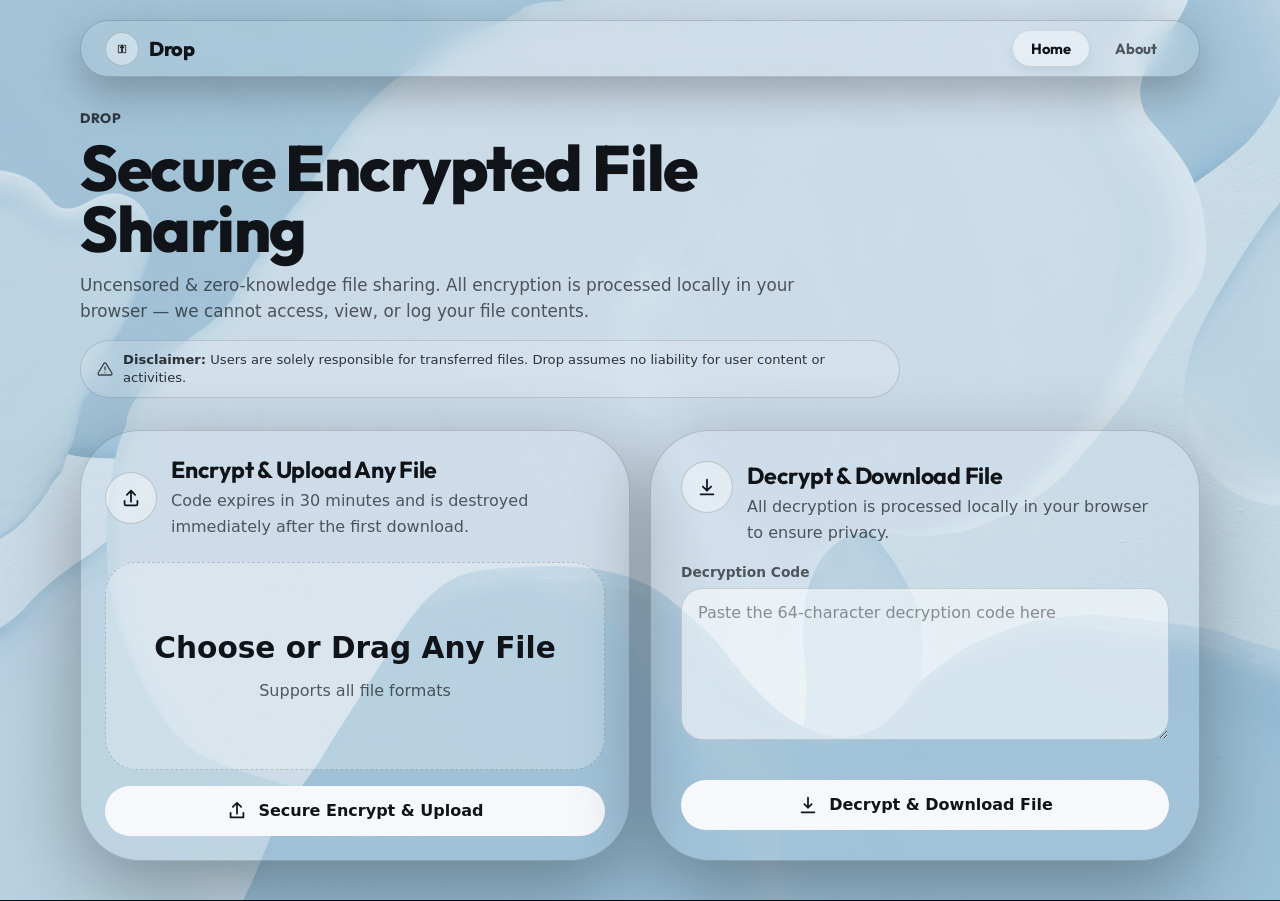
==== index.html @ 99f84042 "fix(modals): confine scrolling to modal content Wrap share and download dialog content in scroll con" ====
<!doctype html>
<html lang="en">
  <head>
    <meta charset="utf-8" />
    <meta name="viewport" content="width=device-width, initial-scale=1" />
    <meta name="color-scheme" content="dark" />
    <meta name="referrer" content="no-referrer" />
    <title>Drop</title>
    <link rel="icon" type="image/x-icon" href="./favicon.ico" />
    <link rel="preconnect" href="https://fonts.googleapis.com" />
    <link rel="preconnect" href="https://fonts.gstatic.com" crossorigin />
    <link
      href="https://fonts.googleapis.com/css2?family=Outfit:wght@500;700;800&display=swap"
      rel="stylesheet"
    />
    <link rel="preconnect" href="https://esm.sh" />
    <link rel="stylesheet" href="https://esm.sh/solid-glass@0.0.3/css" />
    <link rel="stylesheet" href="./static/css/style.css" />
  </head>
  <body>
    <main class="app-shell">
      <header class="glass-header" data-liquid-glass>
        <a class="header-brand" href="./" aria-label="Drop Home">
          <span class="header-brand-icon" aria-hidden="true">
            <img
              src="./static/images/logo.png"
              alt="Drop Logo"
              width="20"
              height="20"
            />
          </span>
          <span>Drop</span>
        </a>
        <nav class="header-nav" aria-label="Main Navigation">
          <a class="nav-link active" href="./">Home</a>
          <a class="nav-link" href="./about/">About</a>
        </nav>
      </header>

      <section class="brand-strip" aria-label="Drop">
        <div class="brand-header">
          <p class="eyebrow">Drop</p>
          <h1>Secure Encrypted File Sharing</h1>
          <p class="brand-subtitle">
            Uncensored &amp; zero-knowledge file sharing. All encryption is
            processed locally in your browser — we cannot access, view, or log
            your file contents.
          </p>
          <div class="disclaimer-bar">
            <svg viewBox="0 0 24 24" aria-hidden="true" role="img">
              <path
                d="M12 9v4m0 4h.01M10.29 3.86 1.82 18a2 2 0 0 0 1.71 3h16.94a2 2 0 0 0 1.71-3L13.71 3.86a2 2 0 0 0-3.42 0z"
              />
            </svg>
            <span
              ><strong>Disclaimer:</strong> Users are solely responsible for
              transferred files. Drop assumes no liability for user content or
              activities.</span
            >
          </div>
        </div>
      </section>

      <section class="workspace">
        <article class="glass-card upload-card" data-liquid-glass>
          <div class="card-head">
            <span class="icon-badge" aria-hidden="true">
              <svg viewBox="0 0 24 24" role="img">
                <path
                  d="M12 16V4m0 0 4.5 4.5M12 4 7.5 8.5M5 15v3.5A1.5 1.5 0 0 0 6.5 20h11a1.5 1.5 0 0 0 1.5-1.5V15"
                />
              </svg>
            </span>
            <div>
              <h2>Encrypt & Upload Any File</h2>
              <p>
                Code expires in 30 minutes and is destroyed immediately after
                the first download.
              </p>
            </div>
          </div>

          <label class="drop-zone" id="dropZone">
            <input id="photoInput" type="file" multiple />
            <span class="drop-title">Choose or Drag Any File</span>
            <span class="drop-meta" id="fileMeta"
              >Supports all file formats</span
            >
          </label>

          <button class="primary-action" id="uploadButton" type="button">
            <svg viewBox="0 0 24 24" aria-hidden="true">
              <path d="M12 3v12m0-12 4.5 4.5M12 3 7.5 7.5M5 14v5h14v-5" />
            </svg>
            Secure Encrypt & Upload
          </button>
        </article>

        <article class="glass-card receive-card" data-liquid-glass>
          <div class="card-head">
            <span class="icon-badge" aria-hidden="true">
              <svg viewBox="0 0 24 24" role="img">
                <path d="M12 4v12m0 0 4.5-4.5M12 16l-4.5-4.5M5 20h14" />
              </svg>
            </span>
            <div>
              <h2>Decrypt & Download File</h2>
              <p>
                All decryption is processed locally in your browser to ensure
                privacy.
              </p>
            </div>
          </div>

          <label class="field-label" for="downloadCode">Decryption Code</label>
          <textarea
            id="downloadCode"
            spellcheck="false"
            placeholder="Paste the 64-character decryption code here"
          ></textarea>

          <button class="primary-action" id="downloadButton" type="button">
            <svg viewBox="0 0 24 24" aria-hidden="true">
              <path d="M12 4v11m0 0 4-4m-4 4-4-4M5 20h14" />
            </svg>
            Decrypt & Download File
          </button>
        </article>
      </section>

      <dialog class="glass-card code-modal" id="codeModal" data-liquid-glass>
        <div class="modal-scroll-wrapper">
          <div class="card-head">
            <span class="icon-badge" aria-hidden="true">
              <svg viewBox="0 0 24 24" role="img">
                <path d="M20 6 9 17l-5-5" />
              </svg>
            </span>
            <div>
              <h2>Upload Complete</h2>
              <p>
                Share the decryption code first. The secure link is an shortcut.
              </p>
            </div>
          </div>

          <div class="code-panel primary-code-panel">
            <label for="shareCode">Decryption Code</label>
            <div class="code-row">
              <textarea id="shareCode" readonly></textarea>
              <button
                class="icon-button"
                id="copyCodeButton"
                type="button"
                title="Copy Decryption Code"
                aria-label="Copy Decryption Code"
              >
                <svg viewBox="0 0 24 24" aria-hidden="true">
                  <path d="M8 8h10v12H8z" />
                  <path
                    d="M6 16H5a1 1 0 0 1-1-1V5a1 1 0 0 1 1-1h10a1 1 0 0 1 1 1v1"
                  />
                </svg>
              </button>
            </div>
          </div>

          <div class="share-link-panel">
            <label for="shareLink">Secure Share Link</label>
            <div class="code-row">
              <input id="shareLink" type="text" readonly spellcheck="false" />
              <button
                class="icon-button"
                id="copyLinkButton"
                type="button"
                title="Copy Secure Share Link"
                aria-label="Copy Secure Share Link"
              >
                <svg viewBox="0 0 24 24" aria-hidden="true">
                  <path d="M8 8h10v12H8z" />
                  <path
                    d="M6 16H5a1 1 0 0 1-1-1V5a1 1 0 0 1 1-1h10a1 1 0 0 1 1 1v1"
                  />
                </svg>
              </button>
            </div>
          </div>

          <div class="share-link-panel">
            <label>Scan or Share QR Code</label>
            <div class="qr-container" id="qrContainer">
              <div class="qr-canvas-wrapper">
                <canvas
                  id="qrCanvas"
                  width="200"
                  height="200"
                  aria-label="Share QR Code"
                ></canvas>
              </div>
              <div class="qr-overlay-actions">
                <button
                  class="qr-float-btn"
                  id="downloadQrButton"
                  type="button"
                  aria-label="Download QR Code Image"
                >
                  <svg viewBox="0 0 24 24" aria-hidden="true">
                    <path d="M12 4v11m0 0 4-4m-4 4-4-4M5 20h14" />
                  </svg>
                </button>
                <button
                  class="qr-float-btn"
                  id="shareQrButton"
                  type="button"
                  aria-label="Share QR Code Image"
                >
                  <svg viewBox="0 0 24 24" aria-hidden="true">
                    <path
                      d="M12 16V4m0 0 4.5 4.5M12 4 7.5 8.5M5 15v3.5A1.5 1.5 0 0 0 6.5 20h11a1.5 1.5 0 0 0 1.5-1.5V15"
                    />
                  </svg>
                </button>
              </div>
            </div>
          </div>

          <div class="modal-actions share-actions">
            <button class="secondary-action" id="shareButton" type="button">
              <svg viewBox="0 0 24 24" aria-hidden="true">
                <path
                  d="M12 16V4m0 0 4.5 4.5M12 4 7.5 8.5M5 15v3.5A1.5 1.5 0 0 0 6.5 20h11a1.5 1.5 0 0 0 1.5-1.5V15"
                />
              </svg>
              Share Link
            </button>
          </div>

          <button
            class="primary-action close-modal-btn"
            id="closeModalButton"
            type="button"
          >
            Done
          </button>
        </div>
      </dialog>

      <dialog
        class="glass-card destination-modal"
        id="downloadDestinationModal"
        aria-labelledby="downloadDestinationTitle"
        data-liquid-glass
      >
        <div class="modal-scroll-wrapper">
          <div class="card-head">
            <span class="icon-badge" aria-hidden="true">
              <svg viewBox="0 0 24 24" role="img">
                <path d="M3 7h7l2 2h9v10H3z" />
              </svg>
            </span>
            <div>
              <h2 id="downloadDestinationTitle">Save Multiple Files</h2>
              <p>
                Choose one folder. Every file will be streamed there separately.
              </p>
            </div>
          </div>

          <div class="modal-actions">
            <button
              class="primary-action"
              id="chooseDirectoryButton"
              type="button"
            >
              Choose Folder
            </button>
            <button
              class="secondary-action"
              id="cancelDirectoryButton"
              type="button"
            >
              Cancel
            </button>
          </div>
        </div>
      </dialog>

      <div
        class="toast"
        id="toast"
        role="status"
        aria-live="polite"
        popover="manual"
      ></div>
    </main>

    <script type="module" src="./static/js/app.js"></script>
  </body>
</html>
---- static/css/style.css ----
:root {
  --page-background: url('../images/backgrounds/1.jpg');
  --page-background-position: center;
  --bg-ink: #0b0d10;
  --text: #101318;
  --muted: rgba(16, 19, 24, 0.68);
  --line: rgba(16, 19, 24, 0.18);
  --panel: rgba(255, 255, 255, 0.07);
  --accent: #f7f8fb;
  --accent-ink: #101318;
  --success: #101318;
  --warning: #101318;
  font-family:
    Inter,
    ui-sans-serif,
    system-ui,
    -apple-system,
    BlinkMacSystemFont,
    'Segoe UI',
    sans-serif;
}

* {
  box-sizing: border-box;
}

::-webkit-scrollbar {
  width: 10px;
  height: 10px;
  background: transparent;
}

::-webkit-scrollbar-button,
::-webkit-scrollbar-button:single-button,
::-webkit-scrollbar-button:vertical:decrement,
::-webkit-scrollbar-button:vertical:increment,
::-webkit-scrollbar-button:start,
::-webkit-scrollbar-button:end {
  display: none !important;
  width: 0 !important;
  height: 0 !important;
  background: transparent !important;
  border: none !important;
}

::-webkit-scrollbar-track {
  background: transparent !important;
  background-color: transparent !important;
  border: none !important;
  box-shadow: none !important;
}

::-webkit-scrollbar-thumb {
  background-color: rgba(255, 255, 255, 0.12);
  border-radius: 999px;
  border: 2px solid transparent;
  background-clip: padding-box;
  backdrop-filter: blur(6px);
  -webkit-backdrop-filter: blur(6px);
  transition:
    background-color 0.25s ease,
    transform 0.25s ease;
}

::-webkit-scrollbar-thumb:hover {
  background-color: rgba(255, 255, 255, 0.25);
  transform: scaleX(1.15);
}

html {
  min-height: 100%;
  background:
    var(--page-background) var(--page-background-position) / cover fixed
      no-repeat,
    var(--bg-ink);
  scrollbar-width: thin;
  scrollbar-color: rgba(255, 255, 255, 0.2) transparent;
}

html:has(dialog[open]),
body:has(dialog[open]) {
  overflow: hidden !important;
}

body {
  min-height: 100vh;
  margin: 0;
  color: var(--text);
  overflow-x: hidden;
}

body::before {
  content: '';
  position: fixed;
  inset: 0;
  z-index: -2;
  background: transparent;
}

button,
input,
textarea {
  font: inherit;
}

button {
  cursor: pointer;
}

.app-shell {
  width: min(1120px, calc(100% - 32px));
  min-height: 100vh;
  margin: 0 auto;
  padding: 108px 0 40px;
}

.brand-strip {
  display: flex;
  flex-direction: column;
  gap: 20px;
  margin-bottom: 32px;
}

.brand-header {
  max-width: 820px;
}

.eyebrow {
  margin: 0 0 8px;
  color: rgba(16, 19, 24, 0.78);
  font-family: 'Outfit', sans-serif;
  font-size: 0.85rem;
  font-weight: 800;
  letter-spacing: 0.04em;
  text-transform: uppercase;
}

h1,
h2,
p {
  margin-top: 0;
}

h1 {
  max-width: 780px;
  margin-bottom: 0;
  font-family: 'Outfit', sans-serif;
  font-size: clamp(2.25rem, 5vw, 5rem);
  font-weight: 800;
  line-height: 0.95;
  letter-spacing: -0.02em;
}

.brand-subtitle {
  margin-top: 14px;
  max-width: 720px;
  font-size: 1.05rem;
  color: var(--muted);
  line-height: 1.5;
}

.disclaimer-bar {
  display: inline-flex;
  align-items: center;
  gap: 10px;
  margin-top: 16px;
  padding: 10px 16px;
  border: 1px solid rgba(16, 19, 24, 0.14);
  border-radius: 999px;
  background: rgba(255, 255, 255, 0.18);
  backdrop-filter: blur(12px);
  font-size: 0.82rem;
  color: rgba(16, 19, 24, 0.85);
  line-height: 1.4;
}

.disclaimer-bar svg {
  flex-shrink: 0;
  width: 16px;
  height: 16px;
  stroke: rgba(16, 19, 24, 0.75);
}

h2 {
  margin-bottom: 4px;
  font-family: 'Outfit', sans-serif;
  font-size: 1.45rem;
  font-weight: 700;
  letter-spacing: -0.01em;
}

p {
  margin-bottom: 0;
  color: var(--muted);
  line-height: 1.6;
}

.status-pill {
  flex: 0 0 auto;
  min-width: 126px;
  padding: 10px 14px;
  border: 1px solid var(--line);
  border-radius: 999px;
  background: rgba(255, 255, 255, 0.08);
  color: var(--muted);
  text-align: center;
  font-size: 0.88rem;
}

.status-pill.is-online {
  border-color: rgba(255, 255, 255, 0.46);
  color: var(--success);
}

.status-pill.is-offline {
  border-color: rgba(255, 255, 255, 0.38);
  color: var(--warning);
}

.workspace {
  display: grid;
  grid-template-columns: repeat(2, minmax(0, 1fr));
  gap: 20px;
}

.glass-card {
  position: relative;
  min-width: 0;
  padding: 24px;
  border: 1px solid var(--line);
  border-radius: 60px;
  background: var(--panel);
  box-shadow: 0 26px 80px rgba(0, 0, 0, 0.32);
  overflow: hidden;
  display: flex;
  flex-direction: column;
}

.card-head {
  display: flex;
  align-items: center;
  gap: 14px;
  margin-bottom: 22px;
}

.icon-badge {
  display: grid;
  flex: 0 0 52px;
  width: 52px;
  height: 52px;
  place-items: center;
  border: 1px solid var(--line);
  border-radius: 50%;
  background: rgba(255, 255, 255, 0.4);
}

svg {
  width: 22px;
  height: 22px;
  fill: none;
  stroke: currentColor;
  stroke-linecap: round;
  stroke-linejoin: round;
  stroke-width: 1.9;
}

.drop-zone {
  display: flex;
  flex-direction: column;
  align-items: center;
  justify-content: center;
  gap: 16px;
  min-height: 208px;
  margin-bottom: 16px;
  padding: 24px;
  border: 1px dashed var(--line);
  border-radius: 32px;
  background: rgba(255, 255, 255, 0.25);
  text-align: center;
  flex-grow: 1;
  transition:
    border-color 160ms ease,
    transform 160ms ease,
    background 160ms ease;
}

.drop-zone:hover,
.drop-zone.is-dragging {
  border-color: var(--text);
  background: rgba(255, 255, 255, 0.5);
  transform: translateY(-1px);
}

.drop-zone input {
  position: absolute;
  width: 1px;
  height: 1px;
  opacity: 0;
  pointer-events: none;
}

.drop-title {
  display: block;
  width: 100%;
  font-size: 1.85rem;
  font-weight: 800;
}

.drop-meta {
  display: block;
  width: 100%;
  color: var(--muted);
}

.primary-action,
.secondary-action,
.icon-button {
  min-height: 48px;
  border: 0;
  color: var(--accent-ink);
  font-weight: 800;
}

.primary-action {
  display: inline-flex;
  width: 100%;
  align-items: center;
  justify-content: center;
  gap: 10px;
  padding: 14px 18px;
  border-radius: 999px;
  background: var(--accent);
  box-shadow: none;
}

.secondary-action {
  width: 100%;
  padding: 14px 18px;
  border: 1px solid var(--line);
  border-radius: 999px;
  background: rgba(255, 255, 255, 0.38);
}

.primary-action:disabled,
.secondary-action:disabled,
.icon-button:disabled {
  cursor: wait;
  opacity: 0.68;
}

.code-panel {
  margin-top: 18px;
}

.field-label,
.code-panel label {
  display: block;
  margin-bottom: 8px;
  color: var(--muted);
  font-size: 0.86rem;
  font-weight: 800;
}

.code-row {
  display: flex;
  align-items: center;
  gap: 10px;
}

input,
textarea {
  width: 100%;
  border: 1px solid rgba(16, 19, 24, 0.15);
  border-radius: 22px;
  background: rgba(255, 255, 255, 0.55);
  color: var(--text);
  outline: none;
}

input::placeholder,
textarea::placeholder {
  color: rgba(16, 19, 24, 0.45);
}

input {
  min-height: 48px;
  padding: 0 16px;
}

textarea {
  min-height: 152px;
  margin-bottom: 16px;
  padding: 14px 16px;
  resize: vertical;
}

#shareCode {
  min-height: 118px;
  margin-bottom: 0;
  white-space: pre-wrap;
}

#shareLink {
  min-width: 0;
  min-height: 52px;
  margin-bottom: 0;
  padding: 0 16px;
  font-family: ui-monospace, SFMono-Regular, Menlo, Monaco, Consolas, monospace;
  font-size: 0.78rem;
}

.share-link-panel {
  margin-top: 20px;
  border-top: 1px solid rgba(16, 19, 24, 0.12);
  padding-top: 16px;
}

.share-link-panel > label {
  display: block;
  margin-bottom: 8px;
  color: var(--muted);
  font-size: 0.86rem;
  font-weight: 800;
}

.share-actions {
  margin-top: 18px;
}

.share-actions .secondary-action {
  display: inline-flex;
  align-items: center;
  justify-content: center;
  gap: 10px;
}

.qr-container {
  position: relative;
  display: flex;
  align-items: center;
  justify-content: center;
  width: 100%;
  max-width: 240px;
  margin: 0 auto;
}

.qr-canvas-wrapper {
  display: flex;
  align-items: center;
  justify-content: center;
  width: 100%;
}

.qr-canvas-wrapper canvas {
  display: block;
  width: 100%;
  height: auto;
  aspect-ratio: 1 / 1;
}

.qr-overlay-actions {
  position: absolute;
  right: 16px;
  bottom: 16px;
  display: flex;
  align-items: center;
  gap: 8px;
  z-index: 5;
  opacity: 0;
  pointer-events: none;
  transition: opacity 160ms ease;
}

.qr-container:hover .qr-overlay-actions {
  opacity: 1;
  pointer-events: auto;
}

.qr-float-btn {
  display: grid;
  flex: 0 0 40px;
  width: 40px;
  height: 40px;
  place-items: center;
  border-radius: 50%;
  border: 1px solid rgba(16, 19, 24, 0.15);
  background: #ffffff;
  color: #101318;
  box-shadow: 0 4px 14px rgba(0, 0, 0, 0.18);
  cursor: pointer;
}

.qr-float-btn svg {
  width: 20px;
  height: 20px;
  stroke: currentColor;
  stroke-width: 2.2;
}

.receive-actions {
  display: flex;
  flex-direction: column;
  gap: 10px;
  margin-top: 24px;
}

.receive-actions .primary-action,
.receive-actions .secondary-action {
  margin-top: 0;
  display: inline-flex;
  align-items: center;
  justify-content: center;
  gap: 10px;
}

#downloadCode {
  flex-grow: 1;
}

input:focus,
textarea:focus {
  border-color: rgba(247, 248, 251, 0.78);
  box-shadow: 0 0 0 4px rgba(247, 248, 251, 0.1);
}

.icon-button {
  display: grid;
  flex: 0 0 50px;
  width: 50px;
  height: 50px;
  place-items: center;
  border-radius: 50%;
  background: #f7f8fb;
}

.toast {
  position: fixed;
  inset: auto 24px 24px auto;
  right: 24px;
  bottom: 24px;
  top: auto;
  left: auto;
  margin: 0;
  width: auto;
  height: auto;
  z-index: 2147483647;
  max-width: min(420px, calc(100vw - 48px));
  padding: 14px 16px;
  border: 1px solid rgba(16, 19, 24, 0.1);
  border-radius: 20px;
  background: rgba(255, 255, 255, 0.95);
  color: var(--text);
  box-shadow: 0 16px 40px rgba(0, 0, 0, 0.12);
  opacity: 0;
  transform: translateY(12px);
  transition:
    opacity 160ms ease,
    transform 160ms ease;
  pointer-events: none;
}

.toast.is-visible {
  opacity: 1;
  transform: translateY(0);
}

dialog.glass-card {
  position: fixed;
  inset: 0;
  margin: auto;
  width: min(500px, calc(100% - 32px));
  max-height: calc(100vh - 40px);
  overflow: hidden !important;
  color: var(--text);
  padding: 0 24px;
}

.modal-scroll-wrapper {
  width: 100%;
  flex: 0 1 auto;
  min-height: 0;
  max-height: calc(100vh - 40px);
  overflow-y: auto;
  overscroll-behavior: contain;
  padding: 24px 16px 24px 12px;
  box-sizing: border-box;
}

.modal-scroll-wrapper::-webkit-scrollbar {
  width: 8px;
}

.modal-scroll-wrapper::-webkit-scrollbar-button,
.modal-scroll-wrapper::-webkit-scrollbar-button:single-button,
.modal-scroll-wrapper::-webkit-scrollbar-button:vertical:decrement,
.modal-scroll-wrapper::-webkit-scrollbar-button:vertical:increment,
.modal-scroll-wrapper::-webkit-scrollbar-button:start,
.modal-scroll-wrapper::-webkit-scrollbar-button:end {
  display: none !important;
  width: 0 !important;
  height: 0 !important;
  background: transparent !important;
  border: none !important;
}

.modal-scroll-wrapper::-webkit-scrollbar-track {
  background: transparent !important;
}

.modal-scroll-wrapper::-webkit-scrollbar-thumb {
  background-color: rgba(255, 255, 255, 0.28);
  border-radius: 999px;
  border-top: 24px solid transparent;
  border-bottom: 24px solid transparent;
  border-left: 2px solid transparent;
  border-right: 2px solid transparent;
  background-clip: padding-box;
}

.modal-scroll-wrapper::-webkit-scrollbar-thumb:hover {
  background-color: rgba(255, 255, 255, 0.45);
}

dialog.glass-card:not([open]) {
  display: none;
}

dialog.glass-card[open] {
  display: flex;
}

dialog::backdrop {
  background: rgba(11, 13, 16, 0.4);
  backdrop-filter: blur(8px);
}

.close-modal-btn {
  margin-top: 24px;
}

.modal-actions {
  display: grid;
  gap: 10px;
}

.receive-page {
  min-height: 100vh;
}

.receive-app-shell {
  display: flex;
  flex-direction: column;
  align-items: center;
  justify-content: flex-start;
  min-height: 100vh;
}

.receive-shell {
  width: min(560px, 100%);
  margin: auto 0;
}

.receive-brand {
  display: inline-flex;
  align-items: center;
  margin: 0 0 18px 12px;
  color: rgba(16, 19, 24, 0.78);
  font-family: 'Outfit', sans-serif;
  font-size: 0.9rem;
  font-weight: 800;
  letter-spacing: 0.04em;
  text-decoration: none;
  text-transform: uppercase;
}

.receive-card {
  min-height: 0;
  padding: 30px;
}

.receive-card .card-head {
  align-items: flex-start;
  margin-bottom: 18px;
}

.receive-card h1 {
  max-width: none;
  margin-bottom: 6px;
  font-size: clamp(2rem, 8vw, 3.4rem);
  line-height: 0.98;
}

.receive-card .primary-action {
  margin-top: 24px;
}

.receive-security-note {
  display: flex;
  gap: 9px;
  margin-top: 16px;
  color: rgba(16, 19, 24, 0.72);
  font-size: 0.79rem;
  line-height: 1.5;
}

.receive-security-note svg {
  flex: 0 0 16px;
  width: 16px;
  height: 16px;
  margin-top: 2px;
}

.receive-error {
  margin-top: 4px;
  color: var(--text);
}

.receive-error[hidden] {
  display: none;
}

/* Glass Header Capsule */
.glass-header {
  position: fixed;
  top: 20px;
  left: 0;
  right: 0;
  display: flex;
  align-items: center;
  justify-content: space-between;
  width: min(1120px, calc(100% - 32px));
  margin: 0 auto;
  padding: 10px 24px;
  border: 1px solid var(--line);
  border-radius: 999px;
  background: var(--panel);
  box-shadow: 0 16px 40px rgba(0, 0, 0, 0.25);
  backdrop-filter: blur(12px);
  z-index: 100;
}

.header-brand {
  display: flex;
  align-items: center;
  gap: 10px;
  text-decoration: none;
  color: var(--text);
  font-family: 'Outfit', sans-serif;
  font-weight: 800;
  font-size: 1.25rem;
  letter-spacing: -0.02em;
  transition: opacity 160ms ease;
}

.header-brand:hover {
  opacity: 0.85;
}

.header-brand-icon {
  display: grid;
  width: 34px;
  height: 34px;
  place-items: center;
  border-radius: 50%;
  background: rgba(255, 255, 255, 0.4);
  border: 1px solid var(--line);
}

.header-brand-icon svg,
.header-brand-icon img {
  width: 20px;
  height: 20px;
  object-fit: contain;
}

.header-nav {
  display: flex;
  align-items: center;
  gap: 8px;
}

.nav-link {
  display: inline-flex;
  align-items: center;
  gap: 6px;
  padding: 8px 18px;
  border-radius: 999px;
  color: var(--muted);
  font-family: 'Outfit', sans-serif;
  font-weight: 700;
  font-size: 0.92rem;
  text-decoration: none;
  transition:
    background 160ms ease,
    color 160ms ease;
}

.nav-link:hover {
  color: var(--text);
  background: rgba(255, 255, 255, 0.22);
}

.nav-link.active {
  color: var(--text);
  background: rgba(255, 255, 255, 0.45);
  box-shadow: 0 4px 12px rgba(0, 0, 0, 0.08);
}

/* About Page Styling */
.about-grid {
  display: grid;
  grid-template-columns: repeat(2, minmax(0, 1fr));
  gap: 20px;
  margin-bottom: 24px;
}

.about-full-card {
  margin-bottom: 24px;
}

.feature-list {
  display: flex;
  flex-direction: column;
  gap: 16px;
  margin-top: 16px;
}

.feature-item {
  display: flex;
  gap: 14px;
  align-items: flex-start;
}

.feature-item .icon-badge {
  flex: 0 0 44px;
  width: 44px;
  height: 44px;
}

.feature-item h3 {
  margin: 0 0 4px;
  font-family: 'Outfit', sans-serif;
  font-size: 1.1rem;
  font-weight: 700;
}

.tech-badge-group {
  display: flex;
  flex-wrap: wrap;
  gap: 8px;
  margin-top: 16px;
}

.tech-badge {
  display: inline-flex;
  align-items: center;
  padding: 6px 14px;
  border: 1px solid var(--line);
  border-radius: 999px;
  background: rgba(255, 255, 255, 0.25);
  font-family: 'Outfit', sans-serif;
  font-weight: 700;
  font-size: 0.82rem;
  color: var(--text);
}

.repo-card-body {
  display: flex;
  align-items: center;
  justify-content: space-between;
  flex-wrap: wrap;
  gap: 20px;
}

.repo-info {
  max-width: 600px;
}

.github-btn {
  display: inline-flex;
  align-items: center;
  gap: 10px;
  padding: 12px 24px;
  border-radius: 999px;
  background: var(--text);
  color: #ffffff;
  font-family: 'Outfit', sans-serif;
  font-weight: 700;
  font-size: 0.95rem;
  text-decoration: none;
  box-shadow: 0 12px 30px rgba(0, 0, 0, 0.25);
  transition:
    transform 160ms ease,
    opacity 160ms ease;
}

.github-btn:hover {
  transform: translateY(-2px);
  opacity: 0.92;
}

.github-btn svg {
  fill: currentColor;
  stroke: none;
  width: 20px;
  height: 20px;
}

@media (max-width: 820px) {
  .app-shell {
    width: min(100% - 24px, 620px);
    padding: 82px 0 24px;
  }

  .glass-header {
    top: 12px;
    padding: 8px 14px;
    width: min(100% - 24px, 620px);
  }

  .header-brand {
    font-size: 1.1rem;
  }

  .header-brand-icon {
    width: 28px;
    height: 28px;
  }

  .header-brand-icon svg,
  .header-brand-icon img {
    width: 16px;
    height: 16px;
  }

  .nav-link {
    padding: 6px 14px;
    font-size: 0.85rem;
  }

  .brand-strip,
  .workspace,
  .about-grid {
    display: grid;
    grid-template-columns: 1fr;
  }

  .disclaimer-bar {
    border-radius: 20px;
    font-size: 0.78rem;
    padding: 8px 14px;
  }

  h1 {
    font-size: clamp(2.1rem, 14vw, 4rem);
  }

  .glass-card {
    padding: 18px;
    border-radius: 38px;
  }

  .drop-zone {
    min-height: 178px;
    border-radius: 26px;
  }

  .drop-title {
    font-size: 1.45rem;
  }

  .receive-page {
    padding: 16px;
  }

  .receive-card {
    padding: 22px;
  }

  .repo-card-body {
    flex-direction: column;
    align-items: flex-start;
  }
}

/* Detailed About page */
.about-page {
  padding-bottom: 72px;
}

.about-hero {
  gap: 24px;
}

.about-hero h1 {
  max-width: 1080px;
  font-size: clamp(2.45rem, 4.6vw, 4rem);
}

.about-hero-note,
.about-index {
  border: 1px solid var(--line);
  background: var(--panel);
  box-shadow: 0 20px 65px rgba(0, 0, 0, 0.2);
  backdrop-filter: blur(12px);
}

.about-hero-note {
  display: flex;
  align-items: flex-start;
  gap: 14px;
  width: min(680px, 100%);
  padding: 18px 22px;
  border-radius: 32px;
}

.about-hero-note strong {
  display: block;
  margin-bottom: 4px;
  font-family: 'Outfit', sans-serif;
  font-size: 1rem;
  font-weight: 800;
  color: var(--text);
}

.about-hero-note p {
  font-size: 0.9rem;
  line-height: 1.55;
  color: var(--muted);
}

.about-note-icon,
.scope-note-icon {
  display: grid;
  flex: 0 0 34px;
  width: 34px;
  height: 34px;
  place-items: center;
  border: 1px solid var(--line);
  border-radius: 50%;
  background: rgba(255, 255, 255, 0.4);
  color: var(--text);
}

.about-note-icon svg,
.scope-note-icon svg {
  width: 16px;
  height: 16px;
  stroke: currentColor;
  stroke-width: 2;
  fill: none;
}

.about-index {
  display: flex;
  flex-wrap: wrap;
  align-items: center;
  gap: 8px 10px;
  margin: 0 0 64px;
  padding: 12px 20px;
  border-radius: 999px;
}

.about-index-label {
  margin-right: 6px;
  color: var(--muted);
  font-family: 'Outfit', sans-serif;
  font-size: 0.82rem;
  font-weight: 800;
  letter-spacing: 0.02em;
}

.about-index a {
  padding: 8px 16px;
  border-radius: 999px;
  color: var(--text);
  font-family: 'Outfit', sans-serif;
  font-size: 0.88rem;
  font-weight: 700;
  text-decoration: none;
  background: rgba(255, 255, 255, 0.15);
  transition:
    background 160ms ease,
    transform 160ms ease,
    color 160ms ease;
}

.about-index a:hover {
  background: rgba(255, 255, 255, 0.45);
  transform: translateY(-1px);
}

.about-section {
  margin: 0 0 86px;
  scroll-margin-top: 110px;
}

.section-heading {
  max-width: 770px;
  margin: 0 0 28px;
}

.section-heading h2 {
  margin-bottom: 10px;
  font-size: clamp(1.9rem, 3.6vw, 3rem);
  line-height: 1.03;
}

.section-heading > p:last-child {
  font-size: 1.02rem;
  color: var(--muted);
  line-height: 1.6;
}

.architecture-card {
  gap: 26px;
  padding: 32px;
}

.architecture-flow {
  display: grid;
  grid-template-columns: minmax(0, 1fr) 100px minmax(0, 1fr) 100px minmax(
      0,
      1fr
    );
  align-items: stretch;
  gap: 12px;
}

.system-node {
  position: relative;
  display: flex;
  flex-direction: column;
  padding: 24px 20px;
  border: 1px solid var(--line);
  border-radius: 32px;
  background: rgba(255, 255, 255, 0.22);
}

.system-number {
  position: absolute;
  top: 16px;
  right: 18px;
  color: rgba(16, 19, 24, 0.4);
  font-family: 'Outfit', sans-serif;
  font-size: 0.85rem;
  font-weight: 800;
}

.system-icon,
.process-icon,
.cleanup-icon,
.memory-icon {
  display: grid;
  width: 48px;
  height: 48px;
  margin-bottom: 16px;
  place-items: center;
  border: 1px solid var(--line);
  border-radius: 50%;
  background: rgba(255, 255, 255, 0.4);
  color: var(--text);
}

.system-icon svg,
.process-icon svg,
.cleanup-icon svg,
.memory-icon svg {
  width: 22px;
  height: 22px;
  fill: none;
  stroke: currentColor;
  stroke-width: 1.9;
  stroke-linecap: round;
  stroke-linejoin: round;
}

.system-node h3,
.process-card h3,
.data-card h3,
.vertical-flow h3,
.cleanup-card h3,
.explain-card h3,
.comparison-side h3,
.boundary-card h3 {
  margin: 0 0 8px;
  font-family: 'Outfit', sans-serif;
  font-size: 1.15rem;
  font-weight: 700;
  line-height: 1.2;
}

.system-node p {
  font-size: 0.88rem;
  line-height: 1.55;
  color: var(--muted);
  flex-grow: 1;
}

.node-tag,
.cleanup-tag,
.key-location {
  display: inline-flex;
  align-self: flex-start;
  margin-top: 16px;
  padding: 6px 12px;
  border: 1px solid rgba(16, 19, 24, 0.14);
  border-radius: 999px;
  background: rgba(255, 255, 255, 0.35);
  color: rgba(16, 19, 24, 0.8);
  font-size: 0.75rem;
  font-weight: 700;
  line-height: 1.3;
}

.flow-arrow,
.lane-arrow {
  display: flex;
  flex-direction: column;
  align-items: center;
  justify-content: center;
  gap: 6px;
  color: var(--muted);
  text-align: center;
}

.flow-arrow span,
.lane-arrow span {
  font-family: 'Outfit', sans-serif;
  font-size: 0.72rem;
  font-weight: 800;
  letter-spacing: 0.02em;
  text-transform: uppercase;
}

.flow-arrow-icon,
.lane-arrow-icon,
.timeline-arrow,
.connector-arrow {
  width: 20px;
  height: 20px;
  stroke: currentColor;
  stroke-width: 2;
  fill: none;
}

.architecture-notes {
  display: grid;
  grid-template-columns: 1fr 1fr;
  gap: 16px;
}

.fact-callout {
  padding: 18px 20px;
  border-left: 3px solid rgba(16, 19, 24, 0.7);
  border-radius: 0 24px 24px 0;
  background: rgba(255, 255, 255, 0.22);
}

.fact-callout-soft {
  border-left-color: rgba(16, 19, 24, 0.3);
}

.callout-label {
  display: block;
  margin-bottom: 6px;
  color: rgba(16, 19, 24, 0.75);
  font-family: 'Outfit', sans-serif;
  font-size: 0.75rem;
  font-weight: 800;
  letter-spacing: 0.04em;
  text-transform: uppercase;
}

.fact-callout p {
  font-size: 0.88rem;
  line-height: 1.55;
  color: var(--muted);
}

.story-grid {
  display: grid;
  gap: 16px;
  margin-bottom: 20px;
}

.story-grid-four {
  grid-template-columns: repeat(4, minmax(0, 1fr));
}

.process-card {
  padding: 24px 20px;
  display: flex;
  flex-direction: column;
}

.process-step {
  margin-bottom: 14px;
  color: rgba(16, 19, 24, 0.4);
  font-family: 'Outfit', sans-serif;
  font-size: 0.8rem;
  font-weight: 800;
  letter-spacing: 0.08em;
}

.process-card p {
  font-size: 0.88rem;
  line-height: 1.58;
  color: var(--muted);
}

.encryption-walkthrough {
  padding: 32px;
}

.encryption-walkthrough .card-head,
.gc-timeline .card-head {
  align-items: flex-start;
  margin-bottom: 16px;
}

.encryption-lane {
  display: grid;
  grid-template-columns: minmax(0, 1fr) 80px minmax(0, 1fr) 80px minmax(0, 1fr);
  align-items: center;
  gap: 8px;
  margin-top: 24px;
}

.lane-item {
  padding: 20px;
  border: 1px solid var(--line);
  border-radius: 28px;
  background: rgba(255, 255, 255, 0.25);
}

.lane-label {
  display: block;
  margin-bottom: 12px;
  color: var(--muted);
  font-size: 0.76rem;
  font-weight: 800;
  text-transform: uppercase;
}

.lane-item strong {
  display: block;
  margin-bottom: 6px;
  font-family: 'Outfit', sans-serif;
  font-size: 1.02rem;
  line-height: 1.2;
}

.lane-item small {
  color: var(--muted);
  font-size: 0.78rem;
  line-height: 1.35;
}

.walkthrough-caption {
  max-width: 900px;
  margin-top: 20px;
  color: var(--muted);
  font-size: 0.86rem;
  line-height: 1.6;
}

.key-map-card {
  padding: 32px;
}

.key-map {
  display: grid;
  grid-template-columns:
    minmax(0, 1.05fr) 48px minmax(0, 1fr) minmax(0, 1fr)
    minmax(0, 1fr);
  align-items: stretch;
  gap: 12px;
}

.key-map-item {
  position: relative;
  display: flex;
  flex-direction: column;
  padding: 48px 20px 48px;
  border: 1px solid var(--line);
  border-radius: 28px;
  background: rgba(255, 255, 255, 0.22);
}

.key-dot {
  position: absolute;
  top: 16px;
  left: 18px;
  display: grid;
  width: 24px;
  height: 24px;
  place-items: center;
  border-radius: 50%;
  background: var(--text);
  color: #fff;
  font-family: 'Outfit', sans-serif;
  font-size: 0.72rem;
  font-weight: 800;
}

.key-map-item h3 {
  margin: 0 0 8px;
  font-family: 'Outfit', sans-serif;
  font-size: 1.02rem;
  line-height: 1.2;
}

.key-map-item p {
  font-size: 0.85rem;
  line-height: 1.55;
  color: var(--muted);
}

.key-location {
  position: absolute;
  right: 14px;
  bottom: 14px;
  left: 14px;
  justify-content: center;
  margin-top: 0;
  text-align: center;
}

.key-map-branch {
  position: relative;
}

.key-map-branch::before,
.key-map-branch::after,
.key-map-branch span::before,
.key-map-branch span::after {
  position: absolute;
  content: '';
  background: var(--line);
}

.key-map-branch::before {
  top: 50%;
  left: 0;
  width: 50%;
  height: 1px;
}

.key-map-branch::after {
  top: 25%;
  right: 0;
  width: 1px;
  height: 50%;
}

.key-map-branch span:first-child::before {
  top: 25%;
  right: 0;
  width: 50%;
  height: 1px;
}

.key-map-branch span:last-child::before {
  top: 75%;
  right: 0;
  width: 50%;
  height: 1px;
}

.key-map-summary {
  display: flex;
  align-items: center;
  gap: 14px;
  margin-top: 20px;
  padding: 16px 20px;
  border: 1px solid var(--line);
  border-radius: 24px;
  background: rgba(255, 255, 255, 0.2);
}

.summary-lock {
  display: grid;
  flex: 0 0 32px;
  width: 32px;
  height: 32px;
  place-items: center;
  border-radius: 50%;
  background: rgba(255, 255, 255, 0.4);
  border: 1px solid var(--line);
  color: var(--text);
}

.summary-lock svg {
  width: 16px;
  height: 16px;
  stroke: currentColor;
  stroke-width: 2;
  fill: none;
}

.key-map-summary p {
  font-size: 0.88rem;
  line-height: 1.55;
  color: var(--muted);
}

.data-grid {
  margin-top: 20px;
}

.data-card {
  padding: 28px;
}

.data-card .card-head {
  align-items: flex-start;
  margin-bottom: 12px;
}

.data-list {
  display: grid;
  gap: 0;
  margin: 12px 0 0;
}

.data-list div {
  padding: 14px 0;
  border-top: 1px solid var(--line);
}

.data-list dt {
  margin-bottom: 4px;
  font-family: 'Outfit', sans-serif;
  font-size: 0.9rem;
  font-weight: 800;
  color: var(--text);
}

.data-list dd {
  margin: 0;
  color: var(--muted);
  font-size: 0.86rem;
  line-height: 1.55;
}

.scope-note {
  display: flex;
  align-items: flex-start;
  gap: 14px;
  margin-top: 20px;
  padding: 18px 20px;
  border: 1px solid var(--line);
  border-radius: 28px;
  background: rgba(255, 255, 255, 0.2);
}

.scope-note p {
  font-size: 0.86rem;
  line-height: 1.6;
  color: var(--muted);
}

.download-flow-card {
  padding: 32px;
}

.vertical-flow {
  display: grid;
  gap: 0;
  max-width: 900px;
  margin: 0;
  padding: 0;
  list-style: none;
}

.vertical-flow li {
  position: relative;
  display: grid;
  grid-template-columns: 48px minmax(0, 1fr);
  gap: 18px;
  padding-bottom: 26px;
}

.vertical-flow li:last-child {
  padding-bottom: 0;
}

.vertical-flow li:not(:last-child)::before {
  position: absolute;
  top: 44px;
  bottom: 4px;
  left: 21px;
  width: 1px;
  background: var(--line);
  content: '';
}

.vertical-number {
  z-index: 1;
  display: grid;
  width: 44px;
  height: 44px;
  place-items: center;
  border: 1px solid var(--line);
  border-radius: 50%;
  background: rgba(255, 255, 255, 0.45);
  font-family: 'Outfit', sans-serif;
  font-size: 0.85rem;
  font-weight: 800;
  color: var(--text);
}

.vertical-flow h3 {
  padding-top: 8px;
}

.vertical-flow p {
  max-width: 720px;
  font-size: 0.9rem;
  line-height: 1.6;
  color: var(--muted);
}

.cleanup-grid {
  display: grid;
  grid-template-columns: repeat(2, minmax(0, 1fr));
  gap: 16px;
  margin-top: 20px;
}

.cleanup-card {
  padding: 26px;
  display: flex;
  flex-direction: column;
}

.cleanup-card p {
  font-size: 0.88rem;
  line-height: 1.6;
  color: var(--muted);
}

.cleanup-card .cleanup-tag {
  margin-top: auto;
}

.memory-basics {
  padding: 32px;
}

.memory-diagram {
  display: grid;
  grid-template-columns: minmax(0, 1fr) 80px minmax(0, 1fr);
  align-items: stretch;
}

.memory-column {
  padding: 24px;
  border: 1px solid var(--line);
  border-radius: 32px;
  background: rgba(255, 255, 255, 0.2);
}

.memory-title {
  display: flex;
  gap: 12px;
  align-items: center;
  margin-bottom: 20px;
}

.memory-title > span {
  display: grid;
  width: 40px;
  height: 40px;
  place-items: center;
  border-radius: 50%;
  background: rgba(255, 255, 255, 0.4);
  border: 1px solid var(--line);
  color: var(--text);
}

.memory-title > span svg {
  width: 20px;
  height: 20px;
  stroke: currentColor;
  stroke-width: 1.9;
  fill: none;
}

.memory-title h3 {
  margin: 0 0 2px;
  font-family: 'Outfit', sans-serif;
  font-size: 1.15rem;
}

.memory-title p {
  font-size: 0.8rem;
  color: var(--muted);
}

.stack-frames,
.heap-items {
  display: grid;
  gap: 8px;
}

.stack-frame,
.heap-item {
  padding: 12px 16px;
  border: 1px solid var(--line);
  border-radius: 16px;
  background: rgba(255, 255, 255, 0.25);
}

.stack-frame-top {
  background: rgba(255, 255, 255, 0.45);
}

.stack-frame strong,
.heap-item strong {
  display: block;
  margin-bottom: 3px;
  font-size: 0.85rem;
  font-family: 'Outfit', sans-serif;
}

.stack-frame span,
.heap-item span {
  color: var(--muted);
  font-size: 0.76rem;
}

.memory-caption {
  margin-top: 18px;
  font-size: 0.82rem;
  line-height: 1.55;
  color: var(--muted);
}

.memory-connector {
  display: flex;
  flex-direction: column;
  align-items: center;
  justify-content: center;
  gap: 6px;
  color: var(--muted);
  font-family: 'Outfit', sans-serif;
  font-size: 0.75rem;
  font-weight: 800;
  text-transform: uppercase;
}

.memory-explain-grid {
  margin-top: 20px;
}

.explain-card {
  padding: 26px;
}

.explain-number {
  display: inline-flex;
  align-items: center;
  justify-content: center;
  width: 32px;
  height: 32px;
  margin-bottom: 18px;
  border-radius: 50%;
  background: rgba(255, 255, 255, 0.4);
  border: 1px solid var(--line);
  color: var(--text);
  font-family: 'Outfit', sans-serif;
  font-size: 0.9rem;
  font-weight: 800;
}

.explain-card p {
  font-size: 0.88rem;
  line-height: 1.62;
  color: var(--muted);
}

.gc-timeline {
  margin-top: 20px;
  padding: 32px;
}

.timeline-steps {
  display: grid;
  grid-template-columns:
    minmax(0, 1fr) 28px minmax(0, 1fr) 28px minmax(0, 1fr)
    28px minmax(0, 1fr);
  align-items: center;
  gap: 6px;
  margin-top: 24px;
}

.timeline-steps > div {
  padding: 18px;
  border: 1px solid var(--line);
  border-radius: 24px;
  background: rgba(255, 255, 255, 0.22);
}

.timeline-steps span {
  display: block;
  margin-bottom: 8px;
  font-family: 'Outfit', sans-serif;
  font-size: 0.95rem;
  font-weight: 800;
  line-height: 1.2;
}

.timeline-steps p {
  font-size: 0.8rem;
  line-height: 1.5;
  color: var(--muted);
}

.timeline-arrow {
  justify-self: center;
  color: var(--muted);
}

.cpp-core-card {
  margin-top: 20px;
  padding: 32px;
}

.cpp-core-intro {
  display: grid;
  grid-template-columns: minmax(0, 1fr) 160px;
  gap: 30px;
  align-items: center;
}

.cpp-core-intro h2 {
  margin-bottom: 10px;
  font-size: clamp(1.65rem, 3.2vw, 2.5rem);
  line-height: 1.06;
}

.cpp-badge {
  display: flex;
  flex-direction: column;
  align-items: center;
  justify-content: center;
  width: 140px;
  height: 140px;
  margin: 0 auto;
  border: 1px solid var(--line);
  border-radius: 50%;
  background: rgba(255, 255, 255, 0.35);
  box-shadow: 0 8px 24px rgba(0, 0, 0, 0.1);
  font-family: 'Outfit', sans-serif;
  font-size: 2rem;
  font-weight: 800;
  color: var(--text);
}

.cpp-badge small {
  margin-top: 4px;
  color: var(--muted);
  font-family: Inter, sans-serif;
  font-size: 0.62rem;
  font-weight: 700;
  letter-spacing: 0.04em;
  text-align: center;
  text-transform: uppercase;
}

.comparison-grid {
  display: grid;
  grid-template-columns: minmax(0, 1fr) 44px minmax(0, 1fr);
  gap: 16px;
  align-items: stretch;
  margin-top: 28px;
}

.comparison-side {
  padding: 24px;
  border: 1px solid var(--line);
  border-radius: 28px;
  background: rgba(255, 255, 255, 0.2);
}

.comparison-side h3 {
  margin-bottom: 14px;
}

.comparison-side ul {
  display: grid;
  gap: 10px;
  margin: 0;
  padding-left: 18px;
  color: var(--muted);
  font-size: 0.87rem;
  line-height: 1.55;
}

.comparison-divider {
  display: grid;
  place-items: center;
  color: var(--muted);
  font-family: 'Outfit', sans-serif;
  font-size: 0.88rem;
  font-weight: 800;
}

.native-lifecycle {
  display: grid;
  grid-template-columns: repeat(4, minmax(0, 1fr));
  gap: 12px;
  margin-top: 20px;
}

.native-lifecycle > div {
  padding: 18px;
  border: 1px solid var(--line);
  border-radius: 24px;
  background: rgba(255, 255, 255, 0.22);
}

.native-dot {
  display: grid;
  width: 24px;
  height: 24px;
  margin-bottom: 12px;
  place-items: center;
  border-radius: 50%;
  background: var(--text);
  color: #fff;
  font-family: 'Outfit', sans-serif;
  font-size: 0.7rem;
  font-weight: 800;
}

.native-lifecycle strong {
  display: block;
  margin-bottom: 6px;
  font-family: 'Outfit', sans-serif;
  font-size: 0.95rem;
}

.native-lifecycle p {
  font-size: 0.8rem;
  line-height: 1.55;
  color: var(--muted);
}

.boundary-grid {
  display: grid;
  grid-template-columns: repeat(2, minmax(0, 1fr));
  gap: 16px;
}

.boundary-card {
  padding: 26px;
  display: flex;
  flex-direction: column;
}

.boundary-mark {
  display: block;
  margin-bottom: 16px;
  color: rgba(16, 19, 24, 0.4);
  font-family: 'Outfit', sans-serif;
  font-size: 0.82rem;
  font-weight: 800;
  letter-spacing: 0.08em;
}

.boundary-card p {
  font-size: 0.88rem;
  line-height: 1.62;
  color: var(--muted);
}

.final-summary {
  display: grid;
  grid-template-columns: minmax(0, 1fr) auto;
  gap: 30px;
  align-items: center;
  margin-top: 24px;
  padding: 32px;
}

.final-summary h2 {
  max-width: 780px;
  margin-bottom: 12px;
  font-size: clamp(1.6rem, 3.3vw, 2.5rem);
  line-height: 1.08;
}

.final-summary > div > p:last-child {
  max-width: 810px;
  font-size: 0.92rem;
  color: var(--muted);
}

.final-summary-actions {
  display: flex;
  flex-direction: column;
  gap: 10px;
  flex-shrink: 0;
}

.final-summary .github-btn {
  white-space: nowrap;
}

.github-btn-secondary {
  background: rgba(255, 255, 255, 0.25);
  color: var(--text);
  border: 1px solid var(--line);
  box-shadow: none;
}

.github-btn-secondary:hover {
  background: rgba(255, 255, 255, 0.45);
}

@media (max-width: 1020px) {
  .story-grid-four {
    grid-template-columns: repeat(2, minmax(0, 1fr));
  }

  .architecture-flow {
    grid-template-columns: minmax(0, 1fr) 58px minmax(0, 1fr) 58px minmax(
        0,
        1fr
      );
  }

  .key-map {
    grid-template-columns: minmax(0, 1fr) 40px repeat(3, minmax(0, 1fr));
  }

  .native-lifecycle {
    grid-template-columns: repeat(2, minmax(0, 1fr));
  }
}

@media (max-width: 820px) {
  .about-page {
    padding-bottom: 42px;
  }

  .about-hero h1 {
    font-size: clamp(2.2rem, 12vw, 4.2rem);
  }

  .about-index {
    margin-bottom: 45px;
    padding: 12px;
    border-radius: 32px;
  }

  .about-index-label {
    width: 100%;
    padding-left: 5px;
    margin-bottom: 4px;
  }

  .about-section {
    margin-bottom: 62px;
    scroll-margin-top: 90px;
  }

  .architecture-card,
  .encryption-walkthrough,
  .key-map-card,
  .download-flow-card,
  .memory-basics,
  .gc-timeline,
  .cpp-core-card,
  .final-summary {
    padding: 22px;
  }

  .architecture-flow,
  .encryption-lane,
  .memory-diagram,
  .comparison-grid,
  .cpp-core-intro,
  .final-summary {
    grid-template-columns: 1fr;
  }

  .architecture-flow {
    gap: 12px;
  }

  .flow-arrow,
  .lane-arrow {
    flex-direction: row;
    gap: 8px;
    min-height: 30px;
  }

  .flow-arrow-icon,
  .lane-arrow-icon,
  .timeline-arrow,
  .connector-arrow {
    transform: rotate(90deg);
  }

  .architecture-notes,
  .cleanup-grid,
  .boundary-grid {
    grid-template-columns: 1fr;
  }

  .story-grid-four {
    grid-template-columns: 1fr;
  }

  .key-map {
    grid-template-columns: 1fr;
    gap: 12px;
  }

  .key-map-branch {
    display: none;
  }

  .data-card {
    padding: 22px;
  }

  .vertical-flow li {
    grid-template-columns: 40px minmax(0, 1fr);
    gap: 14px;
  }

  .vertical-flow li:not(:last-child)::before {
    left: 17px;
  }

  .vertical-number {
    width: 36px;
    height: 36px;
    font-size: 0.78rem;
  }

  .timeline-steps {
    grid-template-columns: 1fr;
    gap: 10px;
  }

  .cpp-core-intro {
    gap: 20px;
  }

  .cpp-badge {
    width: 120px;
    height: 120px;
    margin: 0;
    font-size: 1.75rem;
  }

  .native-lifecycle {
    grid-template-columns: 1fr;
  }

  .final-summary .github-btn {
    width: 100%;
    justify-content: center;
  }
}
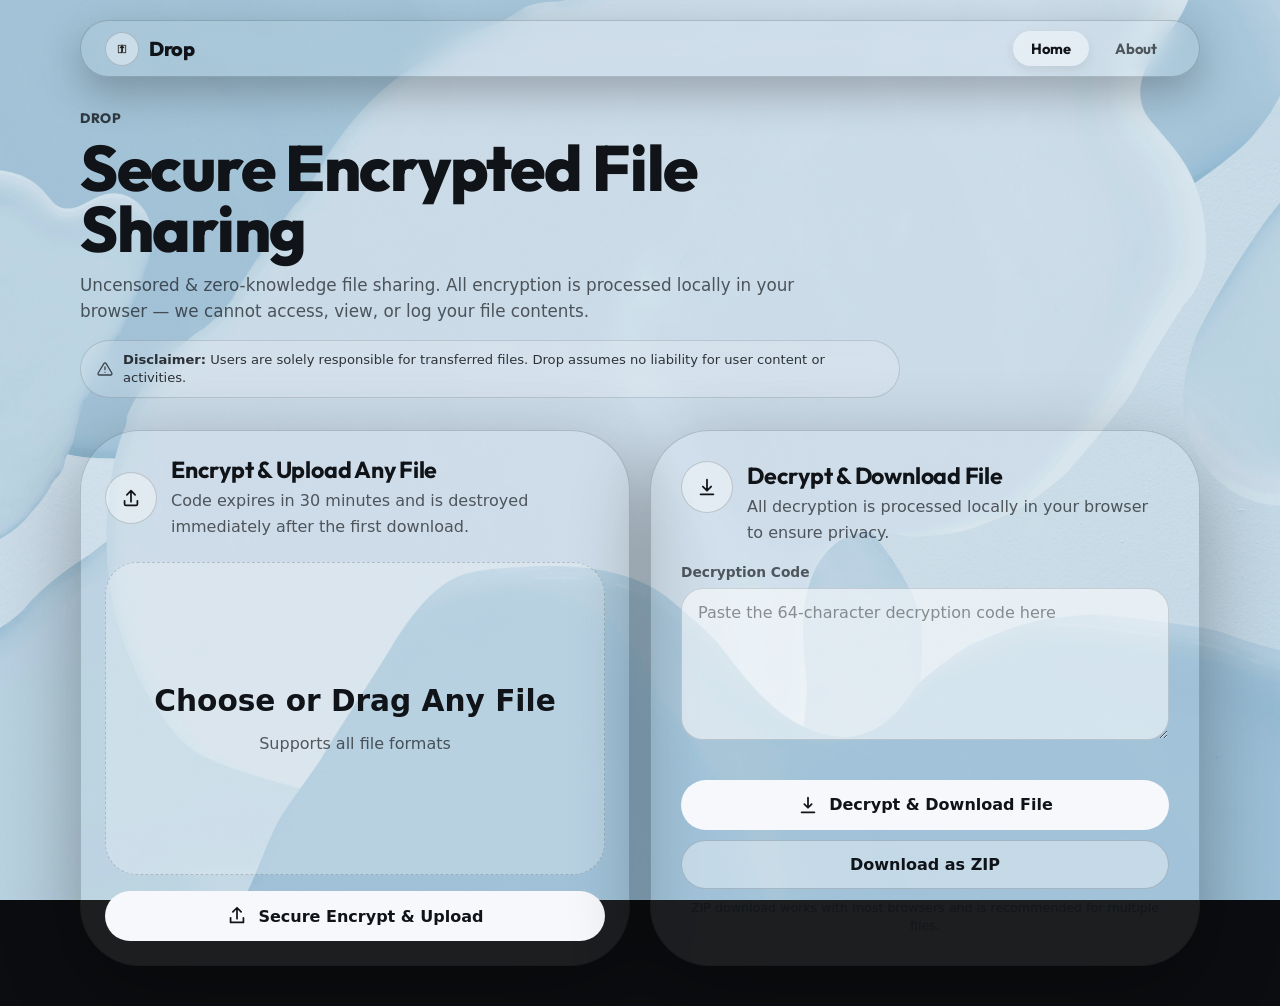
==== commit c67b5909: "feat(downloads): add ZIP and external browser download options Let recipients explicitly package dow" ====
--- a/index.html
+++ b/index.html
@@ -119,12 +119,25 @@
             placeholder="Paste the 64-character decryption code here"
           ></textarea>
 
-          <button class="primary-action" id="downloadButton" type="button">
-            <svg viewBox="0 0 24 24" aria-hidden="true">
-              <path d="M12 4v11m0 0 4-4m-4 4-4-4M5 20h14" />
-            </svg>
-            Decrypt & Download File
-          </button>
+          <div class="receive-actions">
+            <button class="primary-action" id="downloadButton" type="button">
+              <svg viewBox="0 0 24 24" aria-hidden="true">
+                <path d="M12 4v11m0 0 4-4m-4 4-4-4M5 20h14" />
+              </svg>
+              Decrypt & Download File
+            </button>
+            <button
+              class="secondary-action"
+              id="downloadZipButton"
+              type="button"
+            >
+              Download as ZIP
+            </button>
+          </div>
+          <p class="download-compatibility-note">
+            ZIP download works with most browsers and is recommended for
+            multiple files.
+          </p>
         </article>
       </section>
 
--- a/static/css/style.css
+++ b/static/css/style.css
@@ -511,6 +511,27 @@
   align-items: center;
   justify-content: center;
   gap: 10px;
+}
+
+.download-compatibility-note {
+  margin-top: 10px;
+  color: var(--muted);
+  font-size: 0.79rem;
+  line-height: 1.45;
+  text-align: center;
+}
+
+.external-browser-modal .modal-actions {
+  display: flex;
+  flex-direction: column;
+  gap: 10px;
+}
+
+.external-browser-note {
+  margin-top: 14px;
+  color: var(--muted);
+  font-size: 0.79rem;
+  line-height: 1.5;
 }
 
 #downloadCode {
@@ -605,15 +626,14 @@
 
 .modal-scroll-wrapper::-webkit-scrollbar-track {
   background: transparent !important;
+  margin-top: 32px;
+  margin-bottom: 32px;
 }
 
 .modal-scroll-wrapper::-webkit-scrollbar-thumb {
   background-color: rgba(255, 255, 255, 0.28);
   border-radius: 999px;
-  border-top: 24px solid transparent;
-  border-bottom: 24px solid transparent;
-  border-left: 2px solid transparent;
-  border-right: 2px solid transparent;
+  border: 2px solid transparent;
   background-clip: padding-box;
 }
 
@@ -690,7 +710,7 @@
   line-height: 0.98;
 }
 
-.receive-card .primary-action {
+.receive-card > .primary-action {
   margin-top: 24px;
 }
 
@@ -2168,4 +2188,42 @@
     width: 100%;
     justify-content: center;
   }
-}
+
+  dialog.glass-card {
+    max-height: calc(100vh - 120px);
+    max-height: calc(100dvh - 120px);
+    padding: 0 16px;
+  }
+
+  .modal-scroll-wrapper {
+    max-height: calc(100vh - 120px);
+    max-height: calc(100dvh - 120px);
+    padding: 16px 12px 16px 8px;
+  }
+
+  .modal-scroll-wrapper .card-head {
+    margin-bottom: 16px;
+    gap: 12px;
+  }
+
+  #shareCode {
+    min-height: 88px;
+  }
+
+  #shareLink {
+    min-height: 44px;
+  }
+
+  .share-link-panel {
+    margin-top: 14px;
+    padding-top: 12px;
+  }
+
+  .qr-container {
+    max-width: 180px;
+  }
+
+  .close-modal-btn {
+    margin-top: 16px;
+  }
+}
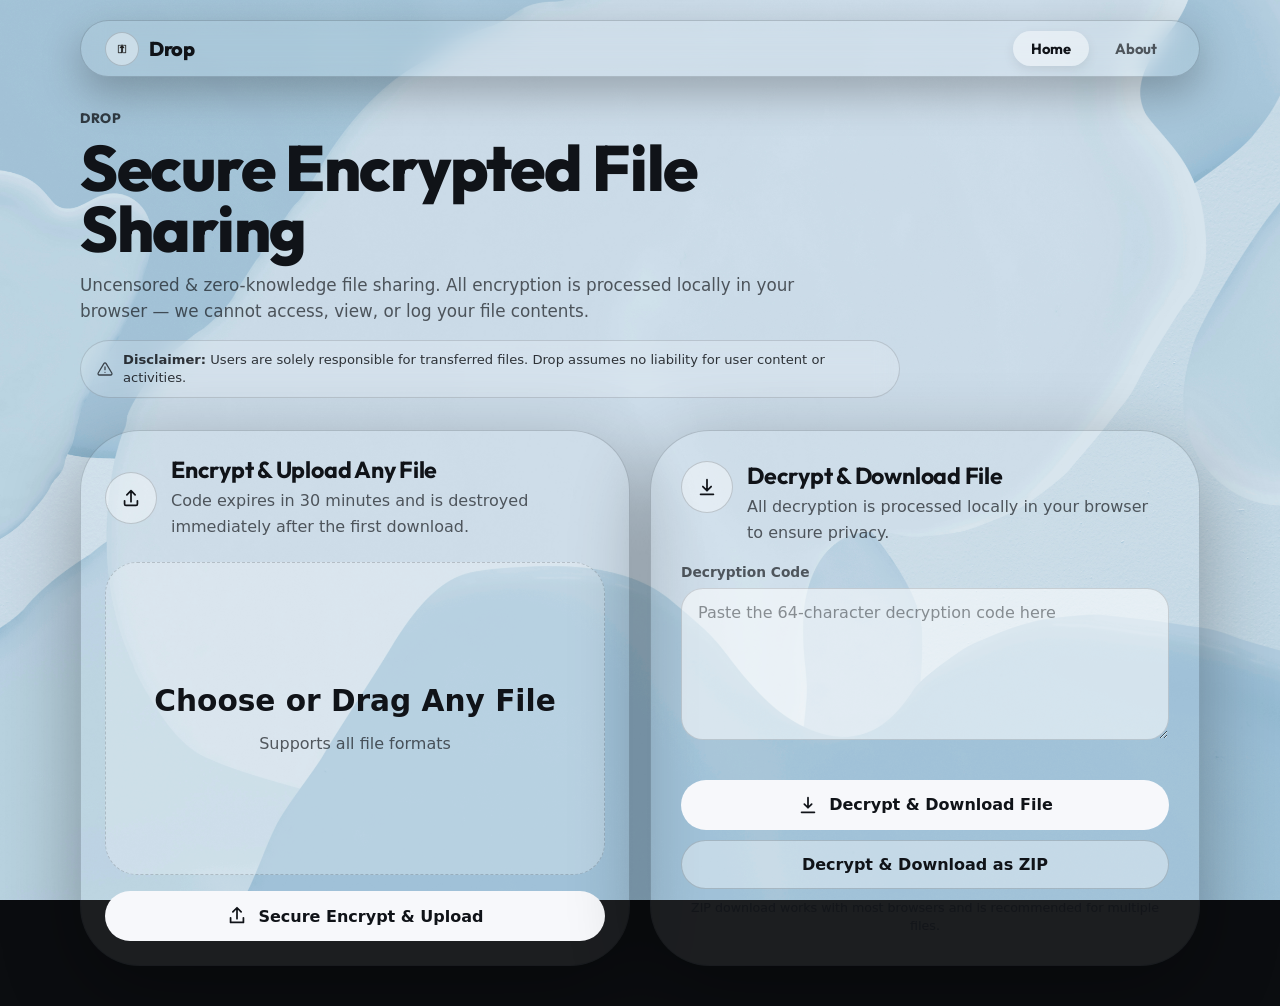
==== commit 673096ee: "chore(download): clarify ZIP decryption action Rename ZIP download buttons to indicate that files ar" ====
--- a/index.html
+++ b/index.html
@@ -131,7 +131,7 @@
               id="downloadZipButton"
               type="button"
             >
-              Download as ZIP
+              Decrypt & Download as ZIP
             </button>
           </div>
           <p class="download-compatibility-note">
--- a/static/css/style.css
+++ b/static/css/style.css
@@ -22,6 +22,10 @@
 
 * {
   box-sizing: border-box;
+}
+
+[hidden] {
+  display: none !important;
 }
 
 ::-webkit-scrollbar {
@@ -739,7 +743,6 @@
   display: none;
 }
 
-/* Glass Header Capsule */
 .glass-header {
   position: fixed;
   top: 20px;
@@ -826,7 +829,6 @@
   box-shadow: 0 4px 12px rgba(0, 0, 0, 0.08);
 }
 
-/* About Page Styling */
 .about-grid {
   display: grid;
   grid-template-columns: repeat(2, minmax(0, 1fr));
@@ -1003,7 +1005,6 @@
   }
 }
 
-/* Detailed About page */
 .about-page {
   padding-bottom: 72px;
 }
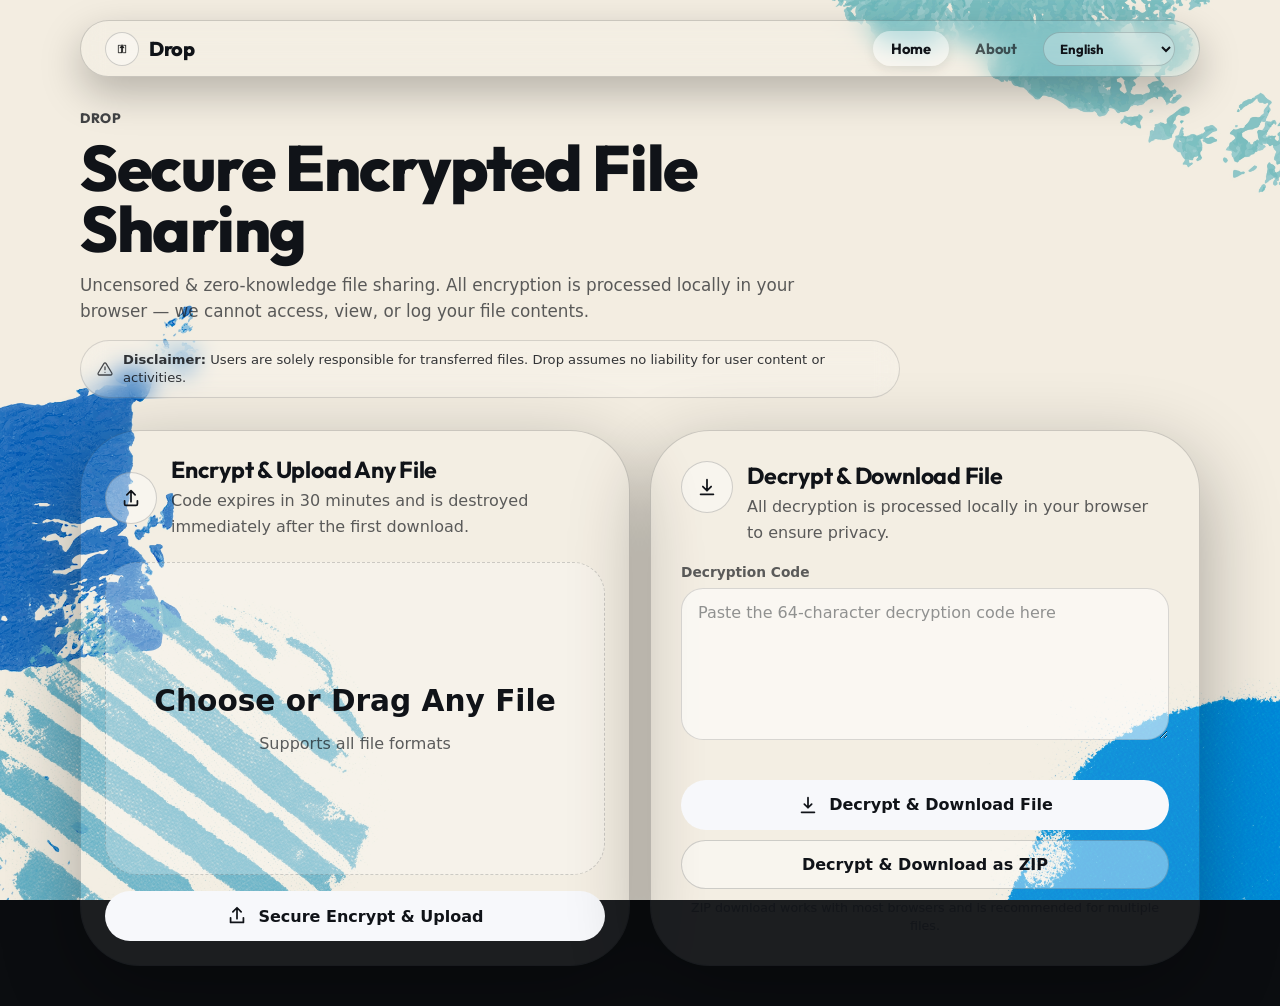
==== commit 397073b4: "fix(i18n): prevent localized content from flashing Hide each page until the locale and initial backg" ====
--- a/index.html
+++ b/index.html
@@ -2,6 +2,9 @@
 <html lang="en">
   <head>
     <meta charset="utf-8" />
+    <script>
+      document.documentElement.classList.add('i18n-loading');
+    </script>
     <meta name="viewport" content="width=device-width, initial-scale=1" />
     <meta name="color-scheme" content="dark" />
     <meta name="referrer" content="no-referrer" />
@@ -152,7 +155,7 @@
             <div>
               <h2>Upload Complete</h2>
               <p>
-                Share the decryption code first. The secure link is an shortcut.
+                Share the decryption code first. The secure link is a shortcut.
               </p>
             </div>
           </div>
@@ -307,6 +310,9 @@
       ></div>
     </main>
 
-    <script type="module" src="./static/js/app.js"></script>
+    <script
+      type="module"
+      src="./static/js/bootstrap.js?entry=app"
+    ></script>
   </body>
 </html>
--- a/static/css/style.css
+++ b/static/css/style.css
@@ -79,6 +79,14 @@
     var(--bg-ink);
   scrollbar-width: thin;
   scrollbar-color: rgba(255, 255, 255, 0.2) transparent;
+}
+
+html.i18n-loading body {
+  visibility: hidden;
+}
+
+html.i18n-loading {
+  background: var(--bg-ink);
 }
 
 html:has(dialog[open]),
@@ -802,6 +810,30 @@
   gap: 8px;
 }
 
+.language-switcher {
+  display: inline-flex;
+  align-items: center;
+}
+
+.language-switcher-select {
+  width: min(132px, 27vw);
+  min-height: 34px;
+  padding: 6px 28px 6px 12px;
+  border: 1px solid var(--line);
+  border-radius: 999px;
+  color: var(--text);
+  background: rgba(255, 255, 255, 0.28);
+  font-family: 'Outfit', sans-serif;
+  font-size: 0.82rem;
+  font-weight: 700;
+  line-height: 1;
+}
+
+.language-switcher-select:focus-visible {
+  outline: 2px solid var(--text);
+  outline-offset: 2px;
+}
+
 .nav-link {
   display: inline-flex;
   align-items: center;
@@ -956,8 +988,22 @@
   }
 
   .nav-link {
-    padding: 6px 14px;
-    font-size: 0.85rem;
+    padding: 6px 8px;
+    font-size: 0.78rem;
+    white-space: nowrap;
+  }
+
+  .header-nav {
+    min-width: 0;
+    gap: 4px;
+  }
+
+  .language-switcher-select {
+    width: clamp(72px, 23vw, 96px);
+    min-height: 30px;
+    padding: 5px 18px 5px 7px;
+    font-size: 0.76rem;
+    white-space: nowrap;
   }
 
   .brand-strip,
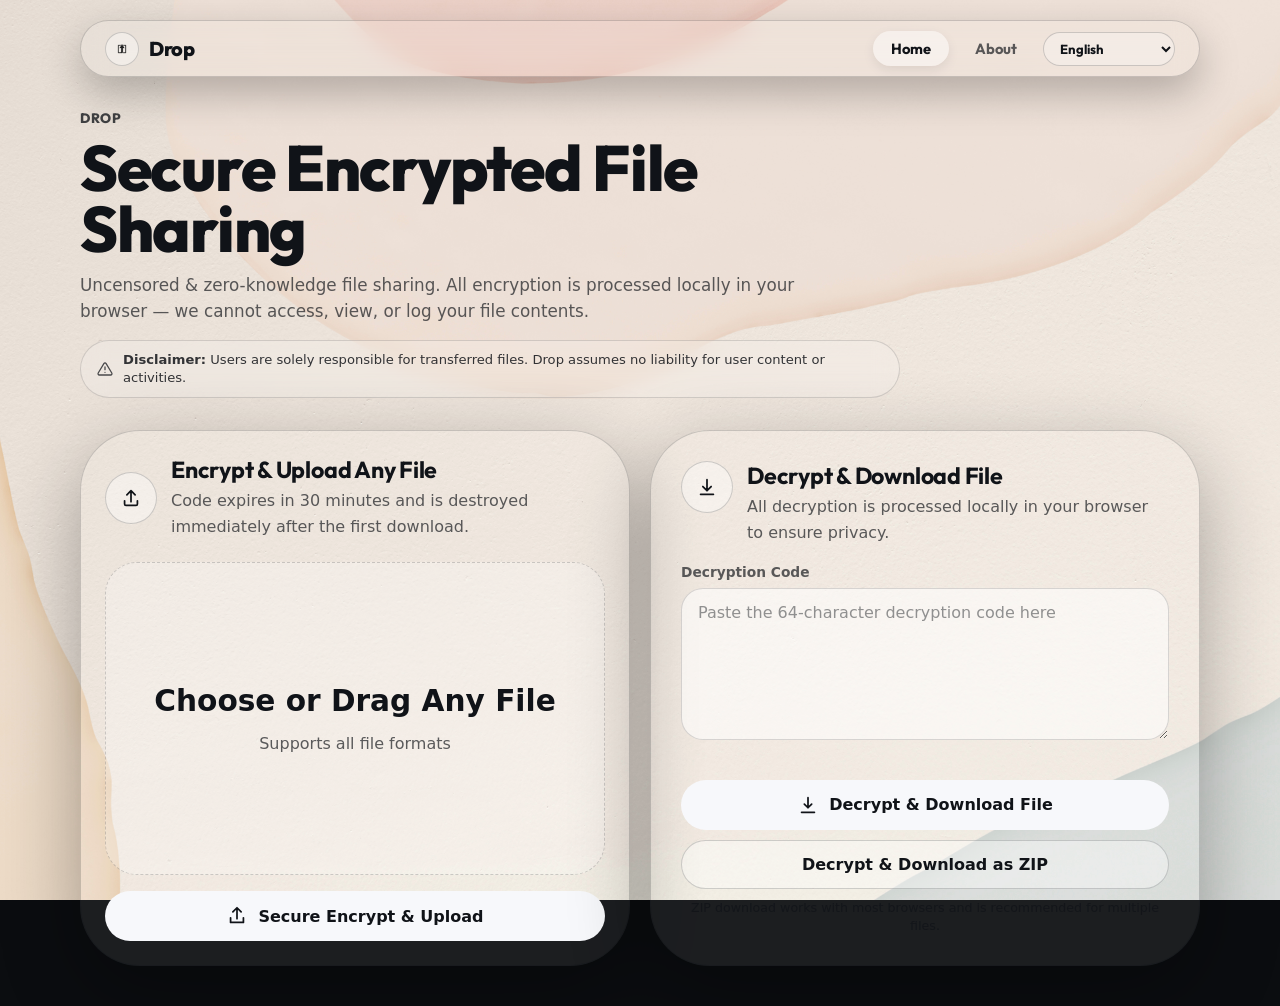
==== commit 0ec5b0ad: "feat(seo): add localized metadata and site discovery Add canonical, Open Graph, Twitter, and structu" ====
--- a/index.html
+++ b/index.html
@@ -7,9 +7,76 @@
     </script>
     <meta name="viewport" content="width=device-width, initial-scale=1" />
     <meta name="color-scheme" content="dark" />
+    <meta name="theme-color" content="#070b16" />
     <meta name="referrer" content="no-referrer" />
-    <title>Drop</title>
-    <link rel="icon" type="image/x-icon" href="./favicon.ico" />
+    <meta
+      name="google-site-verification"
+      content="rqZ6hQ6o8Wm7sy7QqKlI_xrOc4700FDf7EDW97dKo0c"
+    />
+    <meta
+      name="description"
+      data-i18n-content="home.1"
+      content="Uncensored &amp; zero-knowledge file sharing. All encryption is processed locally in your browser — we cannot access, view, or log your file contents."
+    />
+    <meta
+      name="robots"
+      content="index, follow, max-image-preview:large, max-snippet:-1, max-video-preview:-1"
+    />
+    <title data-i18n-key="home.0" data-append-brand>
+      Secure Encrypted File Sharing | Drop
+    </title>
+    <link rel="canonical" href="https://drop.jeremytw.qzz.io/" />
+
+    <meta property="og:type" content="website" />
+    <meta property="og:site_name" content="Drop" />
+    <meta property="og:locale" content="en_US" />
+    <meta property="og:url" content="https://drop.jeremytw.qzz.io/" />
+    <meta
+      property="og:title"
+      data-i18n-content="home.0"
+      data-append-brand
+      content="Secure Encrypted File Sharing | Drop"
+    />
+    <meta
+      property="og:description"
+      data-i18n-content="home.1"
+      content="Uncensored &amp; zero-knowledge file sharing. All encryption is processed locally in your browser — we cannot access, view, or log your file contents."
+    />
+    <meta
+      property="og:image"
+      content="https://drop.jeremytw.qzz.io/static/images/social-preview.jpg"
+    />
+    <meta property="og:image:width" content="1200" />
+    <meta property="og:image:height" content="630" />
+    <meta
+      property="og:image:alt"
+      content="Drop secure encrypted file sharing interface"
+    />
+
+    <meta name="twitter:card" content="summary_large_image" />
+    <meta
+      name="twitter:title"
+      data-i18n-content="home.0"
+      data-append-brand
+      content="Secure Encrypted File Sharing | Drop"
+    />
+    <meta
+      name="twitter:description"
+      data-i18n-content="home.1"
+      content="Uncensored &amp; zero-knowledge file sharing. All encryption is processed locally in your browser — we cannot access, view, or log your file contents."
+    />
+    <meta
+      name="twitter:image"
+      content="https://drop.jeremytw.qzz.io/static/images/social-preview.jpg"
+    />
+    <meta
+      name="twitter:image:alt"
+      content="Drop secure encrypted file sharing interface"
+    />
+
+    <link rel="icon" type="image/x-icon" href="/favicon.ico" />
+    <link rel="apple-touch-icon" href="/static/images/logo.png" />
+    <link rel="manifest" href="/site.webmanifest" />
     <link rel="preconnect" href="https://fonts.googleapis.com" />
     <link rel="preconnect" href="https://fonts.gstatic.com" crossorigin />
     <link
@@ -19,6 +86,47 @@
     <link rel="preconnect" href="https://esm.sh" />
     <link rel="stylesheet" href="https://esm.sh/solid-glass@0.0.3/css" />
     <link rel="stylesheet" href="./static/css/style.css" />
+    <script type="application/ld+json">
+      {
+        "@context": "https://schema.org",
+        "@graph": [
+          {
+            "@type": "WebSite",
+            "@id": "https://drop.jeremytw.qzz.io/#website",
+            "url": "https://drop.jeremytw.qzz.io/",
+            "name": "Drop",
+            "description": "Secure, zero-knowledge file sharing with local browser encryption",
+            "inLanguage": "en"
+          },
+          {
+            "@type": "WebApplication",
+            "@id": "https://drop.jeremytw.qzz.io/#app",
+            "url": "https://drop.jeremytw.qzz.io/",
+            "name": "Drop",
+            "description": "Share files without an account. Files are encrypted and decrypted locally in the browser, while the server stores only short-lived ciphertext.",
+            "applicationCategory": "SecurityApplication",
+            "operatingSystem": "Any operating system with a modern web browser",
+            "browserRequirements": "Requires JavaScript and Web Crypto API support",
+            "image": "https://drop.jeremytw.qzz.io/static/images/social-preview.jpg",
+            "screenshot": "https://drop.jeremytw.qzz.io/static/images/social-preview.jpg",
+            "featureList": [
+              "Local AES-GCM file encryption",
+              "Accountless file sharing",
+              "Automatic deletion after download or expiration",
+              "Multiple-file transfers",
+              "QR code sharing"
+            ],
+            "offers": {
+              "@type": "Offer",
+              "price": 0
+            },
+            "isPartOf": {
+              "@id": "https://drop.jeremytw.qzz.io/#website"
+            }
+          }
+        ]
+      }
+    </script>
   </head>
   <body>
     <main class="app-shell">
--- a/static/css/style.css
+++ b/static/css/style.css
@@ -592,6 +592,58 @@
   pointer-events: none;
 }
 
+.toast-message {
+  display: block;
+}
+
+.toast-progress-track {
+  display: none;
+  width: 100%;
+  height: 4px;
+  margin-top: 10px;
+  overflow: hidden;
+  border-radius: 999px;
+  background: rgba(16, 19, 24, 0.12);
+}
+
+.toast.has-progress {
+  width: min(320px, calc(100vw - 48px));
+}
+
+.toast.has-progress .toast-progress-track {
+  display: block;
+}
+
+.toast-progress-bar {
+  display: block;
+  width: 100%;
+  height: 100%;
+  border-radius: inherit;
+  background: var(--text);
+  transform: scaleX(0);
+  transform-origin: left center;
+  transition: transform 160ms linear;
+}
+
+.toast.is-indeterminate .toast-progress-bar {
+  width: 42%;
+  animation: toast-progress-indeterminate 1.1s ease-in-out infinite;
+  transform: translateX(-110%);
+}
+
+html[dir='rtl'] .toast-progress-bar {
+  transform-origin: right center;
+}
+
+@keyframes toast-progress-indeterminate {
+  0% {
+    transform: translateX(-110%);
+  }
+  100% {
+    transform: translateX(350%);
+  }
+}
+
 .toast.is-visible {
   opacity: 1;
   transform: translateY(0);
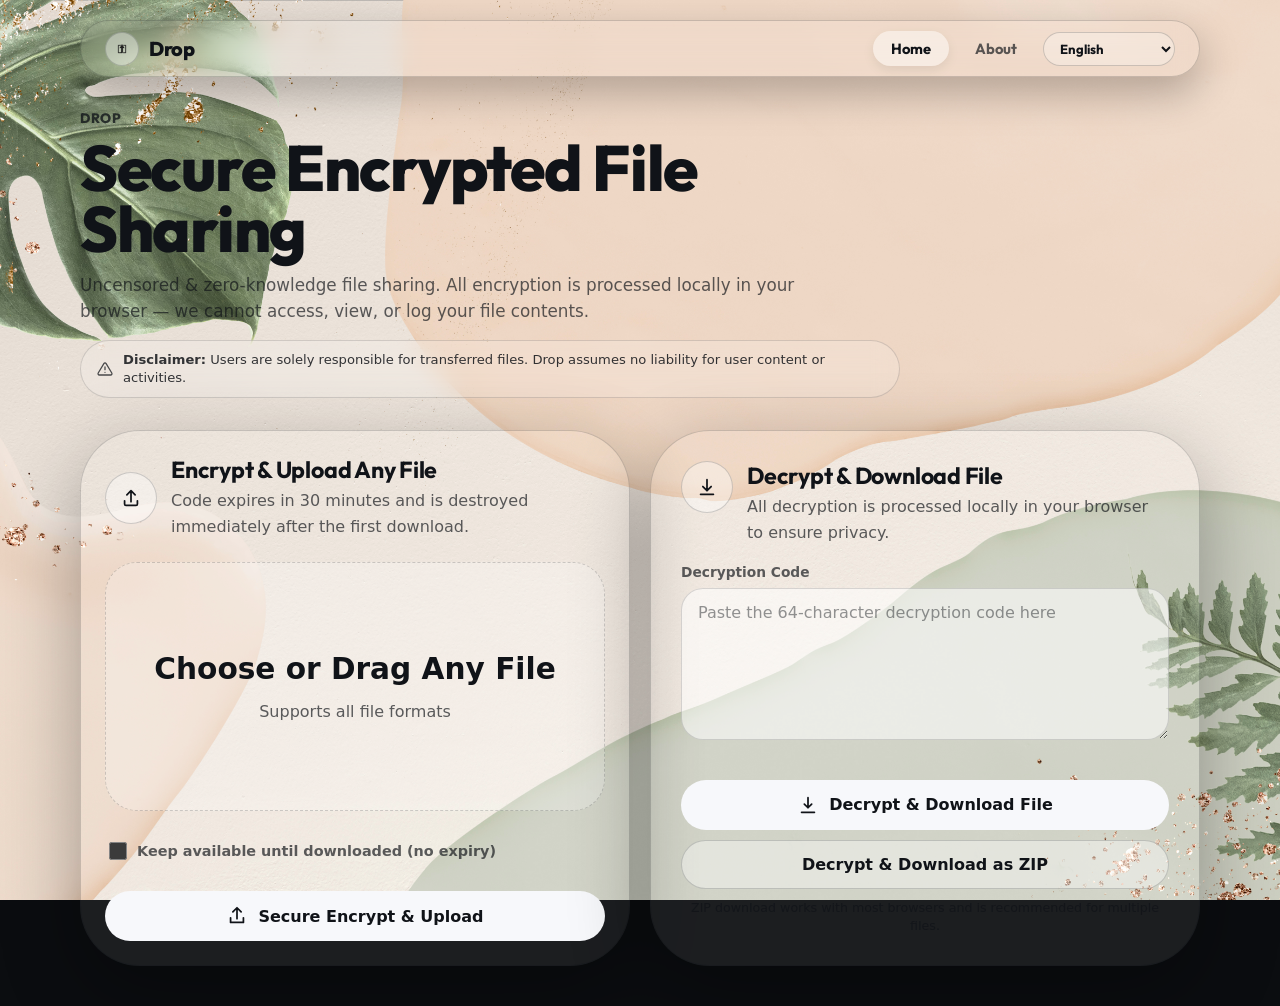
==== commit ff521219: "feat(upload): add no-expiry upload option Allow senders to keep encrypted uploads available until th" ====
--- a/index.html
+++ b/index.html
@@ -199,6 +199,11 @@
             >
           </label>
 
+          <label class="expiry-option" for="neverExpiresInput">
+            <input id="neverExpiresInput" type="checkbox" />
+            <span>Keep available until downloaded (no expiry)</span>
+          </label>
+
           <button class="primary-action" id="uploadButton" type="button">
             <svg viewBox="0 0 24 24" aria-hidden="true">
               <path d="M12 3v12m0-12 4.5 4.5M12 3 7.5 7.5M5 14v5h14v-5" />
--- a/static/css/style.css
+++ b/static/css/style.css
@@ -322,6 +322,24 @@
   display: block;
   width: 100%;
   color: var(--muted);
+}
+
+.expiry-option {
+  display: flex;
+  align-items: center;
+  gap: 10px;
+  margin: 0 4px 16px;
+  color: var(--muted);
+  font-size: 0.9rem;
+  font-weight: 700;
+  cursor: pointer;
+}
+
+.expiry-option input {
+  width: 18px;
+  height: 18px;
+  margin: 0;
+  accent-color: var(--accent);
 }
 
 .primary-action,
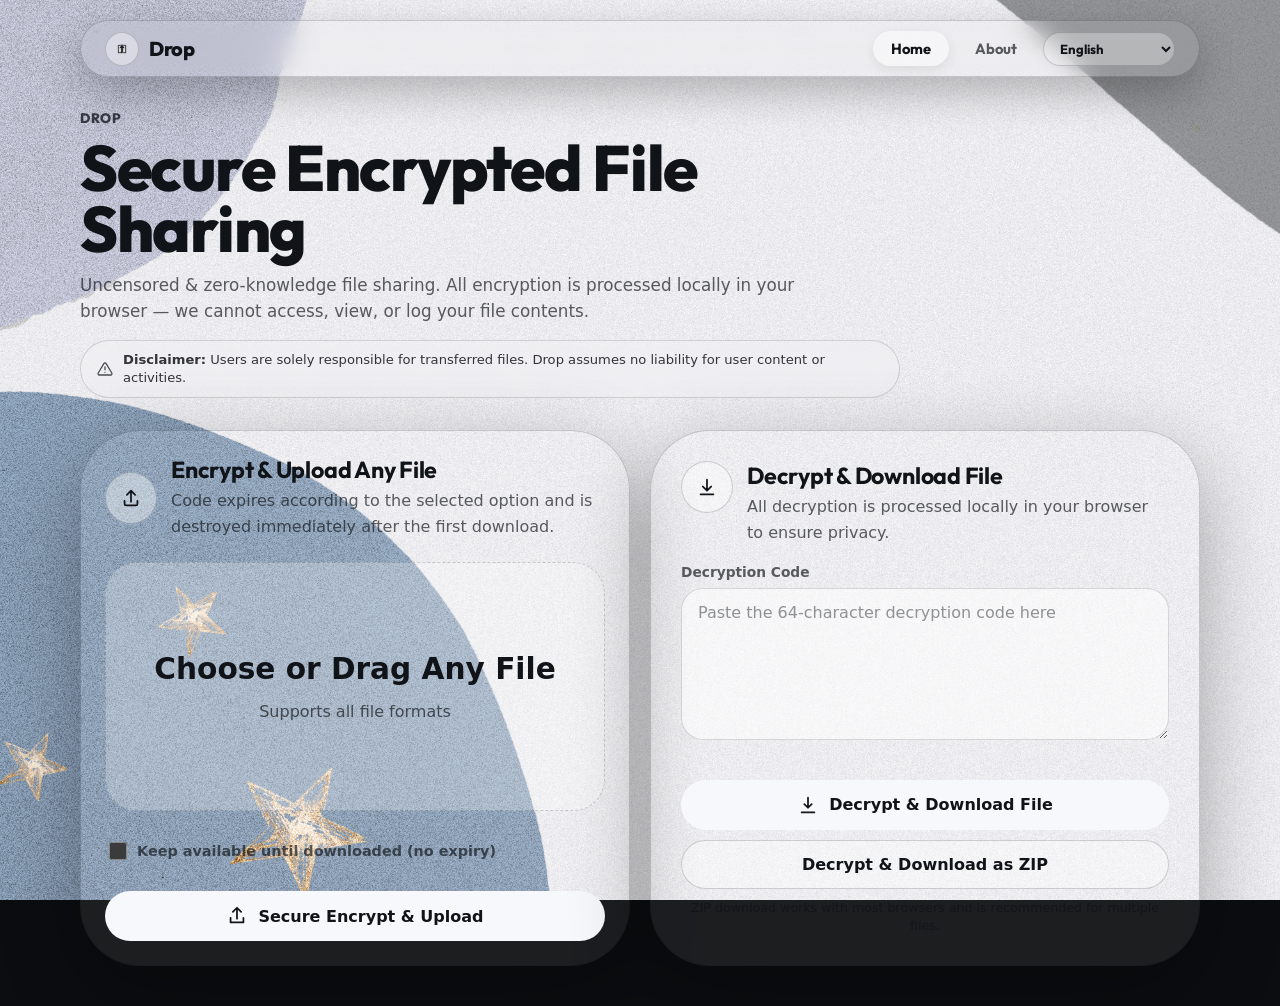
==== commit 082a6c8b: "feat(upload): localize and persist no-expiry preference Update the no-expiry upload controls and suc" ====
--- a/index.html
+++ b/index.html
@@ -184,9 +184,9 @@
             </span>
             <div>
               <h2>Encrypt & Upload Any File</h2>
-              <p>
-                Code expires in 30 minutes and is destroyed immediately after
-                the first download.
+              <p id="uploadExpiryDescription">
+                Code expires according to the selected option and is destroyed
+                immediately after the first download.
               </p>
             </div>
           </div>
@@ -201,7 +201,9 @@
 
           <label class="expiry-option" for="neverExpiresInput">
             <input id="neverExpiresInput" type="checkbox" />
-            <span>Keep available until downloaded (no expiry)</span>
+            <span id="neverExpiresLabel"
+              >Keep available until downloaded (no expiry)</span
+            >
           </label>
 
           <button class="primary-action" id="uploadButton" type="button">
